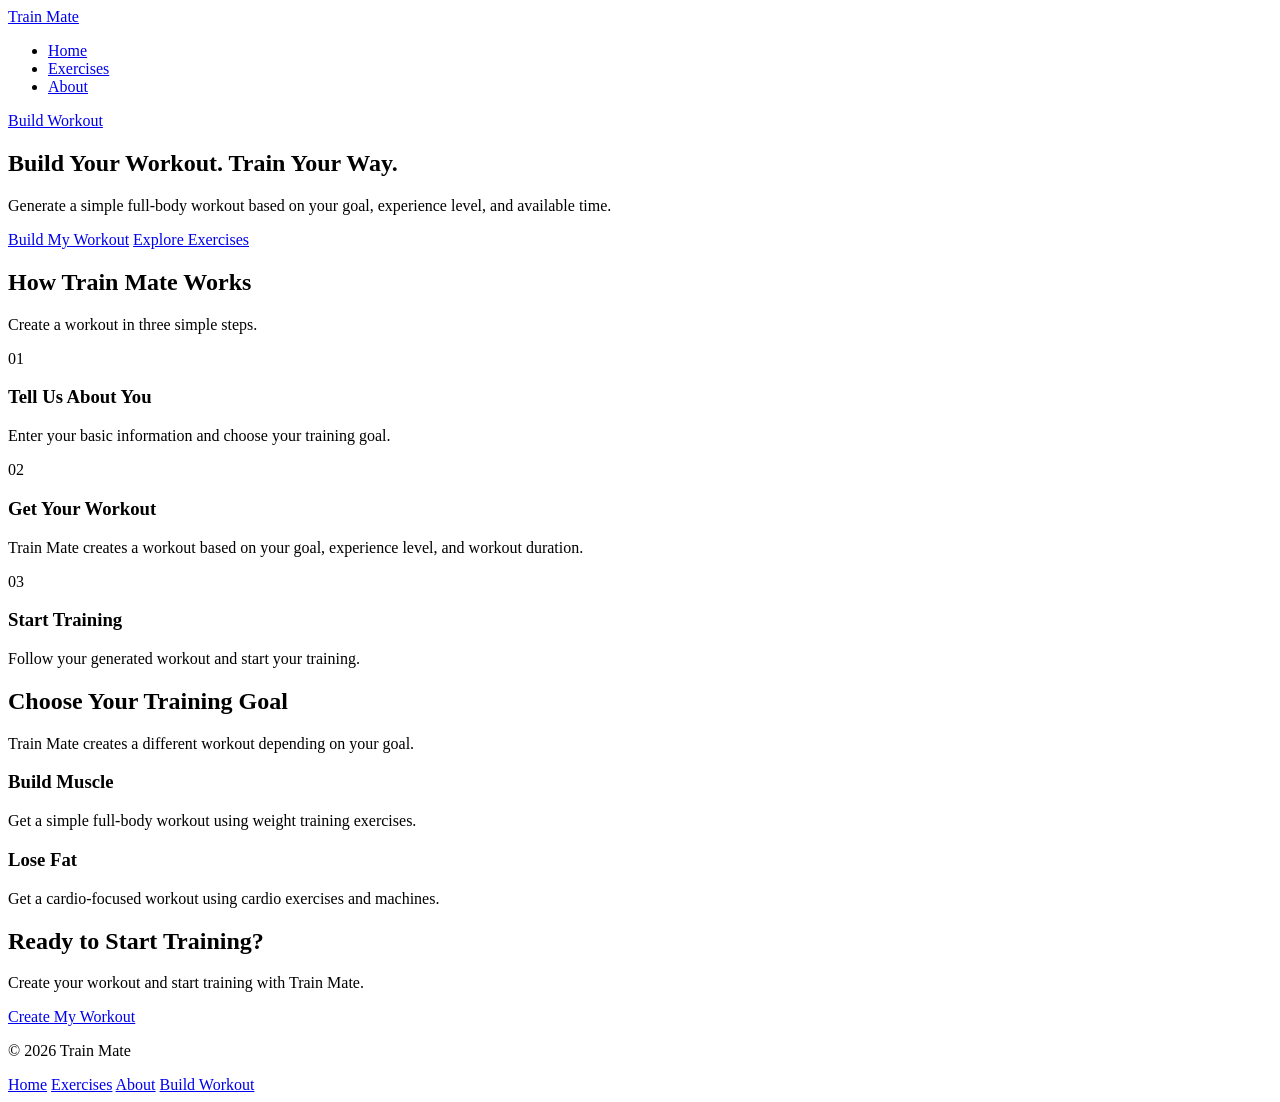
==== index.html @ 07267d42 "Build home page HTML structure" ====
<!DOCTYPE html>
<html lang="en">

<head>
    <meta charset="UTF-8">
    <meta name="viewport" content="width=device-width, initial-scale=1.0">

    <title>Train Mate | Build Your Workout</title>

    <meta
        name="description"
        content="Train Mate helps you discover exercises and generate a simple workout based on your training goal and experience level."
    >

    <link rel="stylesheet" href="css/style.css">
    <link rel="stylesheet" href="css/home.css">
</head>

<body>

    <!-- Header -->
    <header>

        <!-- Navigation -->
        <nav class="navbar">

            <!-- Logo -->
            <a href="index.html" class="logo">Train Mate</a>

            <!-- Navigation links -->
            <ul class="nav-links">
                <li><a href="index.html" aria-current="page">Home</a></li>
                <li><a href="exercises.html">Exercises</a></li>
                <li><a href="about.html">About</a></li>
            </ul>

            <!-- Main navigation action -->
            <a href="workout.html" class="btn">Build Workout</a>

        </nav>

    </header>


    <!-- Main content -->
    <main>

        <!-- Hero section -->
        <section class="hero">

            <!-- Hero text -->
            <div class="hero-content">
                <h1>Build Your Workout. Train Your Way.</h1>

                <p>
                    Generate a simple full-body workout based on your goal,
                    experience level, and available time.
                </p>

                <!-- Hero buttons -->
                <div class="hero-actions">
                    <a href="workout.html" class="btn">Build My Workout</a>
                    <a href="exercises.html" class="btn-secondary">Explore Exercises</a>
                </div>
            </div>

        </section>

        <!-- How it works section -->
        <section class="how-it-works">

            <h2>How Train Mate Works</h2>
            <p>Create a workout in three simple steps.</p>

            <!-- Steps -->
            <div class="steps">

                <!-- Step 1 -->
                <article class="step-card">
                    <span>01</span>
                    <h3>Tell Us About You</h3>
                    <p>
                        Enter your basic information and choose your training goal.
                    </p>
                </article>

                <!-- Step 2 -->
                <article class="step-card">
                    <span>02</span>
                    <h3>Get Your Workout</h3>
                    <p>
                        Train Mate creates a workout based on your goal,
                        experience level, and workout duration.
                    </p>
                </article>

                <!-- Step 3 -->
                <article class="step-card">
                    <span>03</span>
                    <h3>Start Training</h3>
                    <p>
                        Follow your generated workout and start your training.
                    </p>
                </article>

            </div>

        </section>

        <!-- Training goals section -->
        <section class="training-goals">

            <h2>Choose Your Training Goal</h2>
            <p>
                Train Mate creates a different workout depending on your goal.
            </p>

            <!-- Goal cards -->
            <div class="goal-cards">

                <!-- Build muscle -->
                <article class="goal-card">
                    <h3>Build Muscle</h3>
                    <p>
                        Get a simple full-body workout using weight training exercises.
                    </p>
                </article>

                <!-- Lose fat -->
                <article class="goal-card">
                    <h3>Lose Fat</h3>
                    <p>
                        Get a cardio-focused workout using cardio exercises and machines.
                    </p>
                </article>

            </div>

        </section>

        <!-- Call to action section -->
        <section class="home-cta">

            <h2>Ready to Start Training?</h2>
            <p>
                Create your workout and start training with Train Mate.
            </p>

            <a href="workout.html" class="btn">Create My Workout</a>

        </section>

    </main>

    <!-- Footer -->
    <footer>

        <p>&copy; 2026 Train Mate</p>

        <!-- Footer navigation -->
        <nav class="footer-nav">
            <a href="index.html">Home</a>
            <a href="exercises.html">Exercises</a>
            <a href="about.html">About</a>
            <a href="workout.html">Build Workout</a>
        </nav>

    </footer>

</body>

</html>
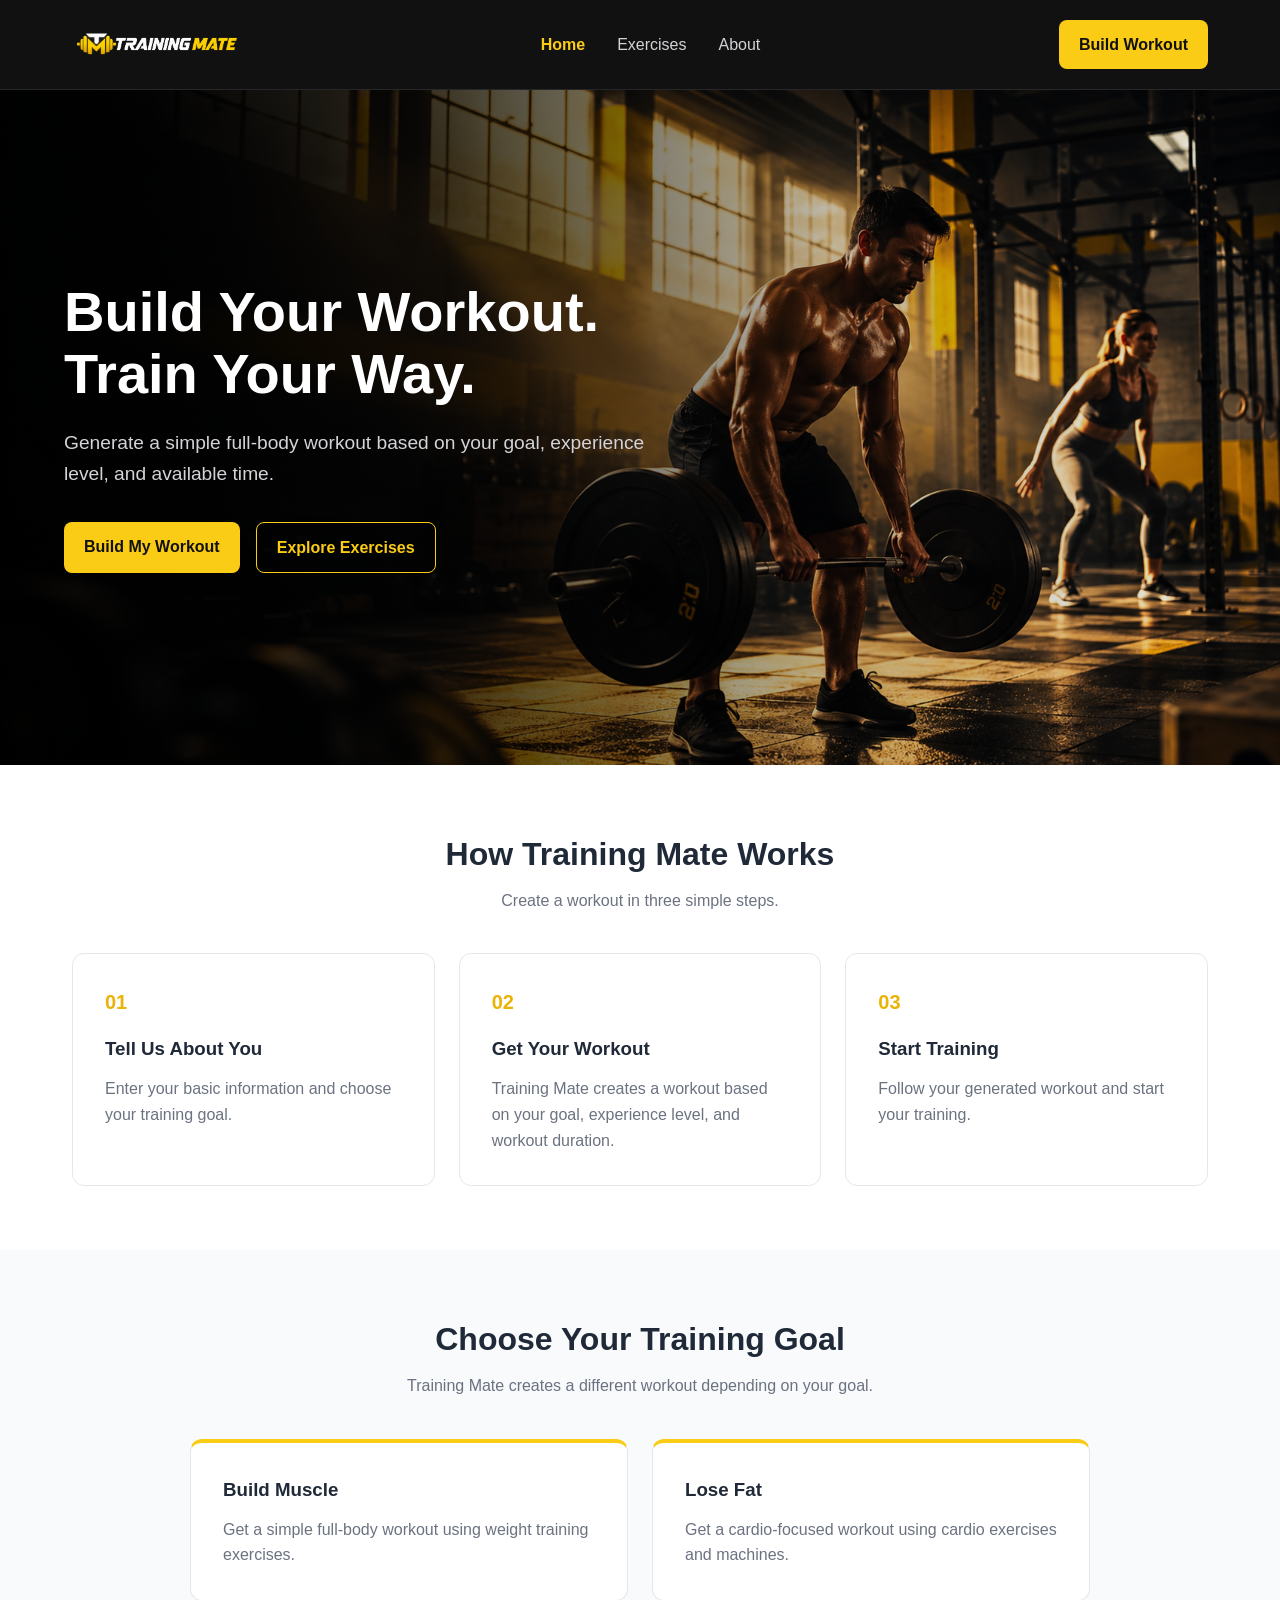
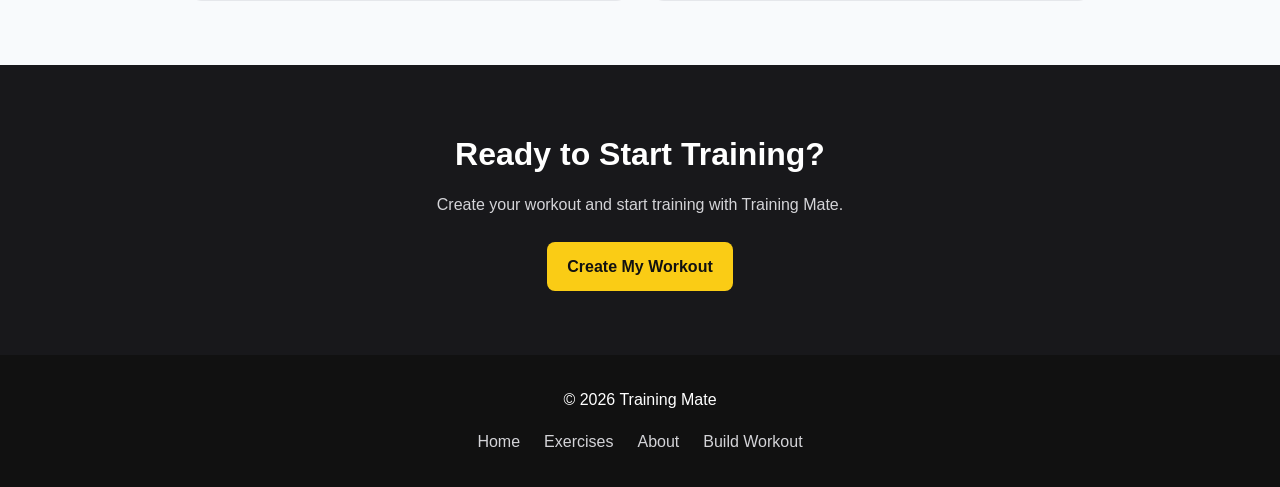
==== commit 8f2d8a3d: "Improve website design and workout functionality" ====
--- a/index.html
+++ b/index.html
@@ -5,13 +5,14 @@
     <meta charset="UTF-8">
     <meta name="viewport" content="width=device-width, initial-scale=1.0">
 
-    <title>Train Mate | Build Your Workout</title>
+    <title>Training Mate | Build Your Workout</title>
 
     <meta
         name="description"
-        content="Train Mate helps you discover exercises and generate a simple workout based on your training goal and experience level."
+        content="Training Mate helps you discover exercises and generate a simple workout based on your training goal and experience level."
     >
 
+    <!-- CSS -->
     <link rel="stylesheet" href="css/style.css">
     <link rel="stylesheet" href="css/home.css">
 </head>
@@ -20,12 +21,12 @@
 
     <!-- Header -->
     <header>
-
-        <!-- Navigation -->
         <nav class="navbar">
 
             <!-- Logo -->
-            <a href="index.html" class="logo">Train Mate</a>
+            <a href="index.html" class="logo">
+                <img src="images/general/logo.png" alt="Training Mate">
+            </a>
 
             <!-- Navigation links -->
             <ul class="nav-links">
@@ -38,18 +39,15 @@
             <a href="workout.html" class="btn">Build Workout</a>
 
         </nav>
-
     </header>
-
 
     <!-- Main content -->
     <main>
 
         <!-- Hero section -->
         <section class="hero">
+            <div class="hero-content">
 
-            <!-- Hero text -->
-            <div class="hero-content">
                 <h1>Build Your Workout. Train Your Way.</h1>
 
                 <p>
@@ -62,26 +60,23 @@
                     <a href="workout.html" class="btn">Build My Workout</a>
                     <a href="exercises.html" class="btn-secondary">Explore Exercises</a>
                 </div>
+
             </div>
-
         </section>
 
         <!-- How it works section -->
         <section class="how-it-works">
 
-            <h2>How Train Mate Works</h2>
+            <h2>How Training Mate Works</h2>
             <p>Create a workout in three simple steps.</p>
 
-            <!-- Steps -->
             <div class="steps">
 
                 <!-- Step 1 -->
                 <article class="step-card">
                     <span>01</span>
                     <h3>Tell Us About You</h3>
-                    <p>
-                        Enter your basic information and choose your training goal.
-                    </p>
+                    <p>Enter your basic information and choose your training goal.</p>
                 </article>
 
                 <!-- Step 2 -->
@@ -89,7 +84,7 @@
                     <span>02</span>
                     <h3>Get Your Workout</h3>
                     <p>
-                        Train Mate creates a workout based on your goal,
+                        Training Mate creates a workout based on your goal,
                         experience level, and workout duration.
                     </p>
                 </article>
@@ -98,24 +93,18 @@
                 <article class="step-card">
                     <span>03</span>
                     <h3>Start Training</h3>
-                    <p>
-                        Follow your generated workout and start your training.
-                    </p>
+                    <p>Follow your generated workout and start your training.</p>
                 </article>
 
             </div>
-
         </section>
 
         <!-- Training goals section -->
         <section class="training-goals">
 
             <h2>Choose Your Training Goal</h2>
-            <p>
-                Train Mate creates a different workout depending on your goal.
-            </p>
+            <p>Training Mate creates a different workout depending on your goal.</p>
 
-            <!-- Goal cards -->
             <div class="goal-cards">
 
                 <!-- Build muscle -->
@@ -135,16 +124,13 @@
                 </article>
 
             </div>
-
         </section>
 
         <!-- Call to action section -->
         <section class="home-cta">
 
             <h2>Ready to Start Training?</h2>
-            <p>
-                Create your workout and start training with Train Mate.
-            </p>
+            <p>Create your workout and start training with Training Mate.</p>
 
             <a href="workout.html" class="btn">Create My Workout</a>
 
@@ -154,17 +140,14 @@
 
     <!-- Footer -->
     <footer>
+        <p>&copy; 2026 Training Mate</p>
 
-        <p>&copy; 2026 Train Mate</p>
-
-        <!-- Footer navigation -->
         <nav class="footer-nav">
             <a href="index.html">Home</a>
             <a href="exercises.html">Exercises</a>
             <a href="about.html">About</a>
             <a href="workout.html">Build Workout</a>
         </nav>
-
     </footer>
 
 </body>
--- a/css/style.css
+++ b/css/style.css
@@ -0,0 +1,170 @@
+/* ----- General styles ----- */
+
+* {
+    margin: 0;
+    padding: 0;
+    box-sizing: border-box;
+}
+
+body {
+    font-family: Arial, Helvetica, sans-serif;
+    line-height: 1.6;
+    color: #1f2937;
+    background-color: #ffffff;
+}
+
+a {
+    color: inherit;
+    text-decoration: none;
+}
+
+/* Primary button */
+.btn {
+    display: inline-block;
+    padding: 0.75rem 1.25rem;
+    border: none;
+    border-radius: 0.5rem;
+    background-color: #facc15;
+    color: #111111;
+    font: inherit;
+    font-weight: 700;
+    cursor: pointer;
+    transition: background-color 0.2s ease, transform 0.2s ease;
+}
+
+.btn:hover {
+    background-color: #eab308;
+    transform: translateY(-1px);
+}
+
+/* Secondary button */
+.btn-secondary {
+    display: inline-block;
+    padding: 0.75rem 1.25rem;
+    border: 1px solid #111111;
+    border-radius: 0.5rem;
+    color: #111111;
+    font-weight: 600;
+    transition: background-color 0.2s ease, color 0.2s ease;
+}
+
+.btn-secondary:hover {
+    background-color: #111111;
+    color: #ffffff;
+}
+
+
+/* ----- Navigation ----- */
+
+header {
+    border-bottom: 1px solid #27272a;
+    background-color: #111111;
+}
+
+.navbar {
+    max-width: 1200px;
+    margin: 0 auto;
+    padding: 1rem 2rem;
+    display: flex;
+    align-items: center;
+    justify-content: space-between;
+    gap: 2rem;
+}
+
+/* Logo */
+.logo {
+    display: flex;
+    align-items: center;
+    flex-shrink: 0;
+}
+
+.logo img {
+    display: block;
+    width: 170px;
+    height: auto;
+}
+
+/* Navigation links */
+.nav-links {
+    display: flex;
+    align-items: center;
+    gap: 2rem;
+    list-style: none;
+}
+
+.nav-links a {
+    color: #d4d4d8;
+    font-weight: 500;
+}
+
+.nav-links a:hover {
+    color: #facc15;
+}
+
+.nav-links a[aria-current="page"] {
+    color: #facc15;
+    font-weight: 700;
+}
+
+
+/* ----- Main content ----- */
+
+main {
+    min-height: 70vh;
+}
+
+section {
+    padding: 4rem 2rem;
+}
+
+
+/* ----- Footer ----- */
+
+footer {
+    padding: 2rem;
+    background-color: #111111;
+    color: #ffffff;
+    text-align: center;
+}
+
+.footer-nav {
+    display: flex;
+    justify-content: center;
+    flex-wrap: wrap;
+    gap: 1.5rem;
+    margin-top: 1rem;
+}
+
+.footer-nav a {
+    color: #d4d4d8;
+}
+
+.footer-nav a:hover {
+    color: #facc15;
+}
+
+
+/* ----- Responsive design ----- */
+
+@media (max-width: 768px) {
+
+    .navbar {
+        flex-direction: column;
+        gap: 1rem;
+        padding: 1rem;
+    }
+
+    .logo img {
+        width: 150px;
+    }
+
+    .nav-links {
+        gap: 1rem;
+        flex-wrap: wrap;
+        justify-content: center;
+    }
+
+    section {
+        padding: 3rem 1.25rem;
+    }
+}
--- a/css/home.css
+++ b/css/home.css
@@ -0,0 +1,206 @@
+/* ----- Hero section ----- */
+
+.hero {
+    min-height: 75vh;
+    display: flex;
+    align-items: center;
+    background:
+        linear-gradient(
+            90deg,
+            rgba(0, 0, 0, 0.92) 0%,
+            rgba(0, 0, 0, 0.75) 35%,
+            rgba(0, 0, 0, 0.25) 65%,
+            rgba(0, 0, 0, 0.05) 100%
+        ),
+        url("../images/general/hero-home.png");
+    background-size: cover;
+    background-position: center;
+    background-repeat: no-repeat;
+}
+
+/* Hero text */
+.hero-content {
+    width: 100%;
+    max-width: 650px;
+    margin-left: max(2rem, calc((100% - 1200px) / 2));
+}
+
+.hero h1 {
+    margin-bottom: 1.5rem;
+    color: #ffffff;
+    font-size: 3.5rem;
+    line-height: 1.1;
+}
+
+.hero p {
+    max-width: 600px;
+    margin-bottom: 2rem;
+    color: #d4d4d8;
+    font-size: 1.2rem;
+}
+
+/* Hero actions */
+.hero-actions {
+    display: flex;
+    flex-wrap: wrap;
+    gap: 1rem;
+}
+
+.hero .btn-secondary {
+    border-color: #facc15;
+    color: #facc15;
+}
+
+.hero .btn-secondary:hover {
+    background-color: #facc15;
+    color: #111111;
+}
+
+
+/* ----- How it works ----- */
+
+.how-it-works {
+    max-width: 1200px;
+    margin: 0 auto;
+    text-align: center;
+}
+
+.how-it-works > h2 {
+    margin-bottom: 0.5rem;
+    font-size: 2rem;
+}
+
+.how-it-works > p {
+    margin-bottom: 2.5rem;
+    color: #6b7280;
+}
+
+/* Steps */
+.steps {
+    display: flex;
+    gap: 1.5rem;
+}
+
+.step-card {
+    flex: 1;
+    padding: 2rem;
+    border: 1px solid #e5e7eb;
+    border-radius: 0.75rem;
+    background-color: #ffffff;
+    text-align: left;
+}
+
+.step-card span {
+    display: inline-block;
+    margin-bottom: 1rem;
+    color: #eab308;
+    font-size: 1.25rem;
+    font-weight: 700;
+}
+
+.step-card h3 {
+    margin-bottom: 0.75rem;
+}
+
+.step-card p {
+    color: #6b7280;
+}
+
+
+/* ----- Training goals ----- */
+
+.training-goals {
+    background-color: #f8fafc;
+    text-align: center;
+}
+
+.training-goals > h2 {
+    margin-bottom: 0.5rem;
+    font-size: 2rem;
+}
+
+.training-goals > p {
+    margin-bottom: 2.5rem;
+    color: #6b7280;
+}
+
+.goal-cards {
+    max-width: 900px;
+    margin: 0 auto;
+    display: flex;
+    gap: 1.5rem;
+}
+
+.goal-card {
+    flex: 1;
+    padding: 2rem;
+    border: 1px solid #e5e7eb;
+    border-top: 4px solid #facc15;
+    border-radius: 0.75rem;
+    background-color: #ffffff;
+    text-align: left;
+}
+
+.goal-card h3 {
+    margin-bottom: 0.75rem;
+}
+
+.goal-card p {
+    color: #6b7280;
+}
+
+
+/* ----- Call to action ----- */
+
+.home-cta {
+    background-color: #18181b;
+    color: #ffffff;
+    text-align: center;
+}
+
+.home-cta h2 {
+    margin-bottom: 0.75rem;
+    font-size: 2rem;
+}
+
+.home-cta p {
+    margin-bottom: 1.5rem;
+    color: #d4d4d8;
+}
+
+
+/* ----- Responsive design ----- */
+
+@media (max-width: 768px) {
+
+    .hero {
+        min-height: 70vh;
+        padding-top: 5rem;
+        padding-bottom: 5rem;
+        background-position: 65% center;
+    }
+
+    .hero-content {
+        margin-left: 0;
+        text-align: center;
+    }
+
+    .hero h1 {
+        font-size: 2.5rem;
+    }
+
+    .hero p {
+        margin-left: auto;
+        margin-right: auto;
+        font-size: 1rem;
+    }
+
+    .hero-actions {
+        justify-content: center;
+    }
+
+    .steps,
+    .goal-cards {
+        flex-direction: column;
+    }
+}
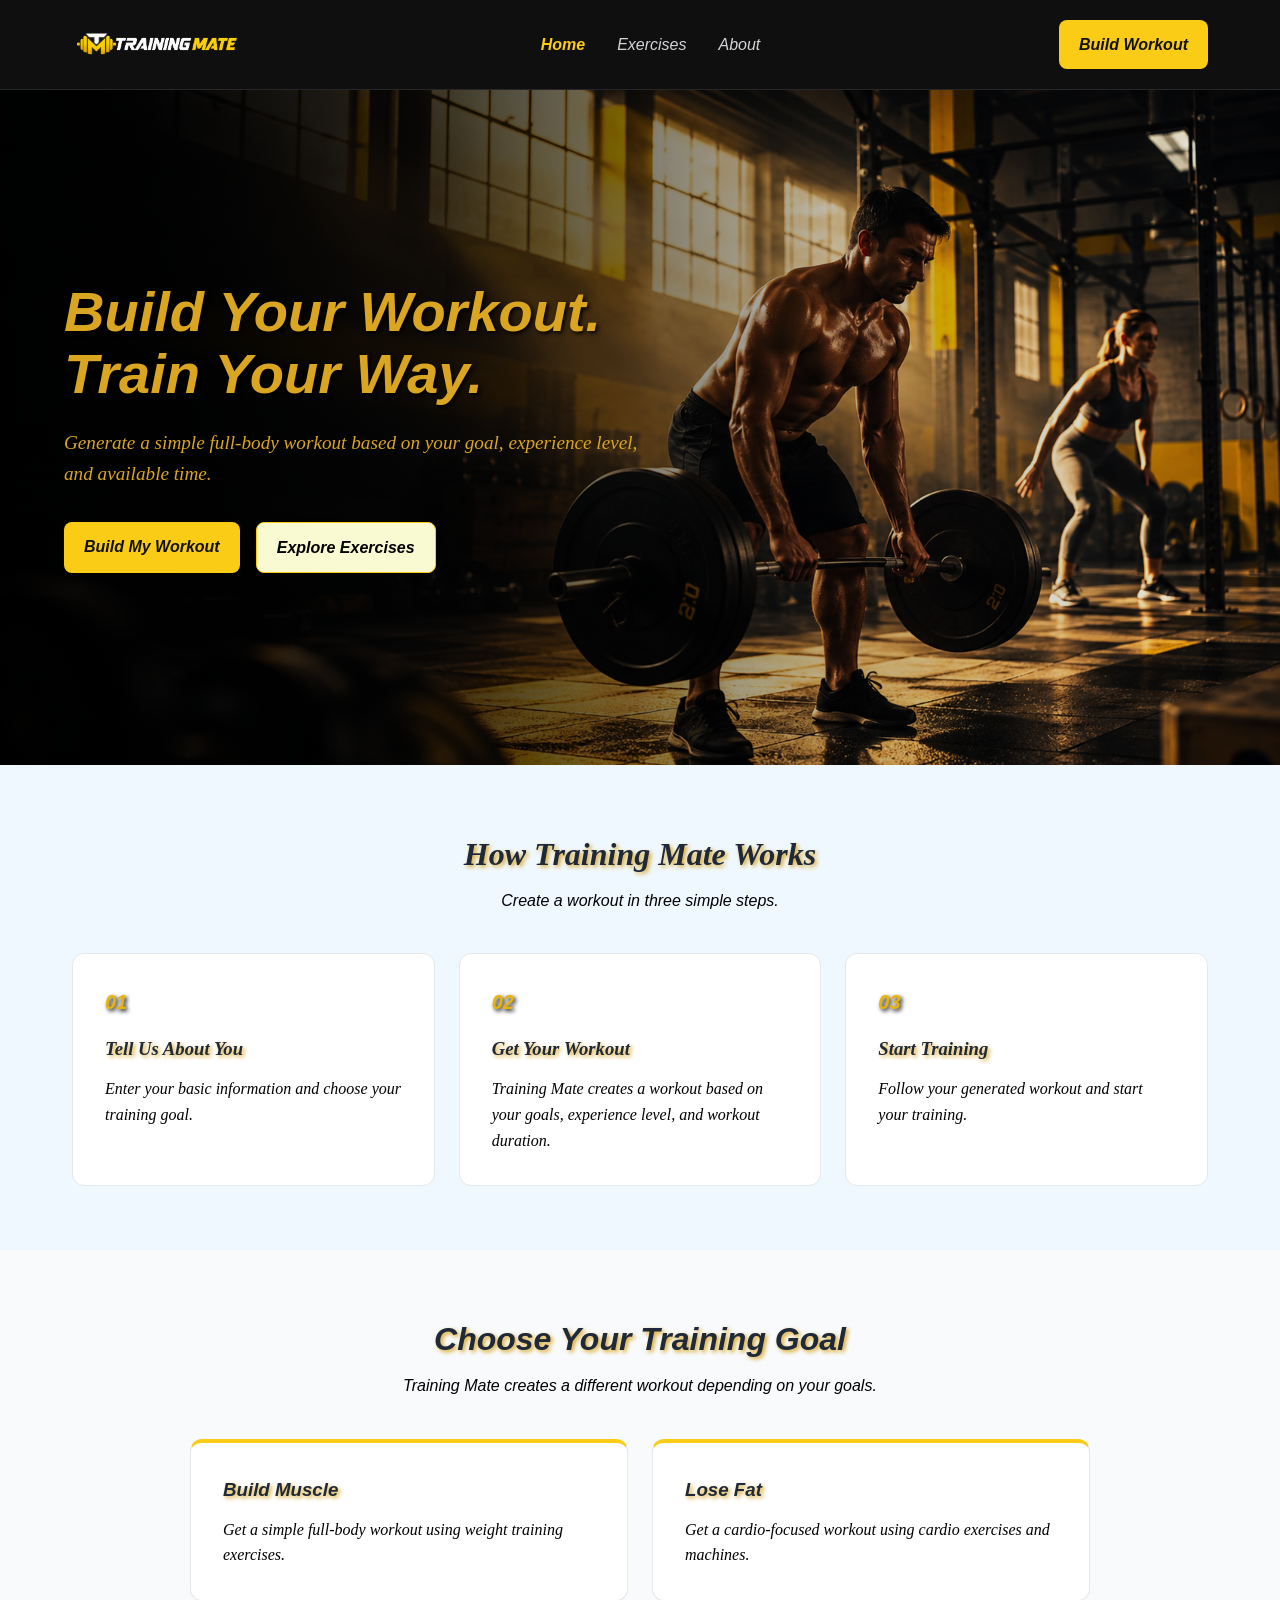
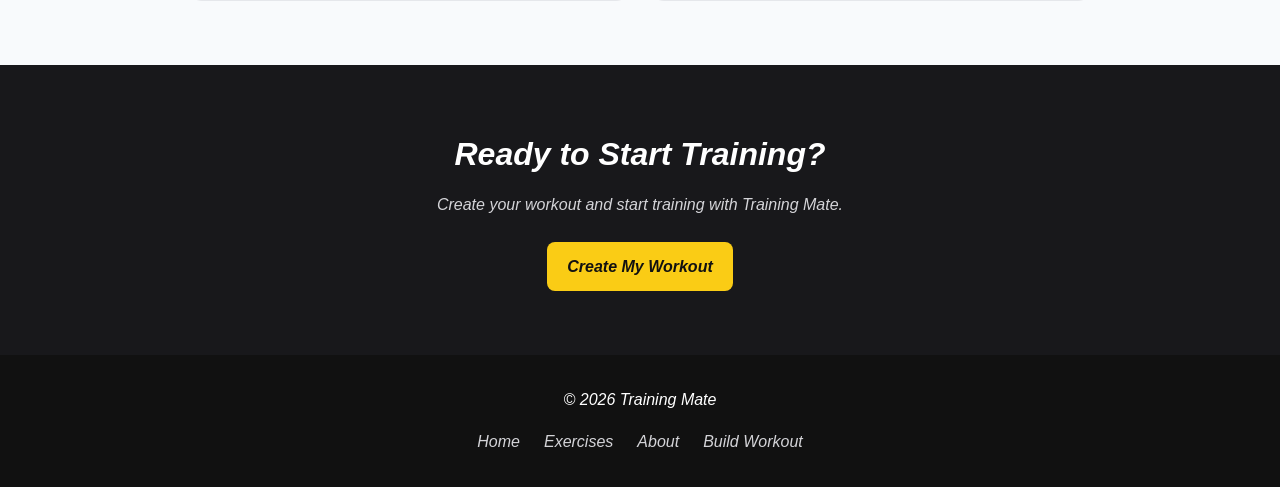
==== commit 59db7b44: "Uppdaterat projekt" ====
--- a/index.html
+++ b/index.html
@@ -84,7 +84,7 @@
                     <span>02</span>
                     <h3>Get Your Workout</h3>
                     <p>
-                        Training Mate creates a workout based on your goal,
+                        Training Mate creates a workout based on your goals,
                         experience level, and workout duration.
                     </p>
                 </article>
@@ -103,7 +103,7 @@
         <section class="training-goals">
 
             <h2>Choose Your Training Goal</h2>
-            <p>Training Mate creates a different workout depending on your goal.</p>
+            <p>Training Mate creates a different workout depending on your goals.</p>
 
             <div class="goal-cards">
 
--- a/css/style.css
+++ b/css/style.css
@@ -7,10 +7,11 @@
 }
 
 body {
-    font-family: Arial, Helvetica, sans-serif;
+    font-family: 'Segoe UI', Tahoma, Geneva, Verdana, sans-serif;
+    font-style: oblique;
     line-height: 1.6;
     color: #1f2937;
-    background-color: #ffffff;
+    background-color: aliceblue;
 }
 
 a {
@@ -39,18 +40,19 @@
 
 /* Secondary button */
 .btn-secondary {
+    background-color: lightgoldenrodyellow;
+    color: black !important;
     display: inline-block;
     padding: 0.75rem 1.25rem;
     border: 1px solid #111111;
     border-radius: 0.5rem;
-    color: #111111;
     font-weight: 600;
     transition: background-color 0.2s ease, color 0.2s ease;
 }
 
 .btn-secondary:hover {
-    background-color: #111111;
-    color: #ffffff;
+    background-color: gold;
+    color: black;
 }
 
 
@@ -58,7 +60,7 @@
 
 header {
     border-bottom: 1px solid #27272a;
-    background-color: #111111;
+    background-color: #100f0f;
 }
 
 .navbar {
--- a/css/home.css
+++ b/css/home.css
@@ -27,16 +27,18 @@
 
 .hero h1 {
     margin-bottom: 1.5rem;
-    color: #ffffff;
+    color: goldenrod;
     font-size: 3.5rem;
     line-height: 1.1;
+    text-shadow: 2px 2px 4px black;
 }
 
 .hero p {
     max-width: 600px;
     margin-bottom: 2rem;
-    color: #d4d4d8;
+    color: goldenrod;
     font-size: 1.2rem;
+    font-family: Cambria, Cochin, Georgia, Times, 'Times New Roman', serif;
 }
 
 /* Hero actions */
@@ -66,13 +68,16 @@
 }
 
 .how-it-works > h2 {
+    font-family: c;
     margin-bottom: 0.5rem;
     font-size: 2rem;
+    text-shadow: 2px 2px 4px goldenrod;
 }
 
 .how-it-works > p {
+    font-family: Impact, Haettenschweiler, 'Arial Narrow Bold', sans-serif;
     margin-bottom: 2.5rem;
-    color: #6b7280;
+    color: black;
 }
 
 /* Steps */
@@ -96,14 +101,18 @@
     color: #eab308;
     font-size: 1.25rem;
     font-weight: 700;
+    text-shadow: 2px 2px 4px black;
 }
 
 .step-card h3 {
+    font-family: c;
     margin-bottom: 0.75rem;
+    text-shadow: 2px 2px 4px goldenrod;
 }
 
 .step-card p {
-    color: #6b7280;
+    font-family: c;
+    color: black;
 }
 
 
@@ -117,11 +126,13 @@
 .training-goals > h2 {
     margin-bottom: 0.5rem;
     font-size: 2rem;
+    text-shadow: 2px 2px 4px goldenrod;
 }
 
 .training-goals > p {
+    font-family: Impact, Haettenschweiler, 'Arial Narrow Bold', sans-serif;
     margin-bottom: 2.5rem;
-    color: #6b7280;
+    color: black;
 }
 
 .goal-cards {
@@ -143,10 +154,12 @@
 
 .goal-card h3 {
     margin-bottom: 0.75rem;
+    text-shadow: 2px 2px 4px goldenrod;
 }
 
 .goal-card p {
-    color: #6b7280;
+    color: black;
+    font-family: c;
 }
 
 
